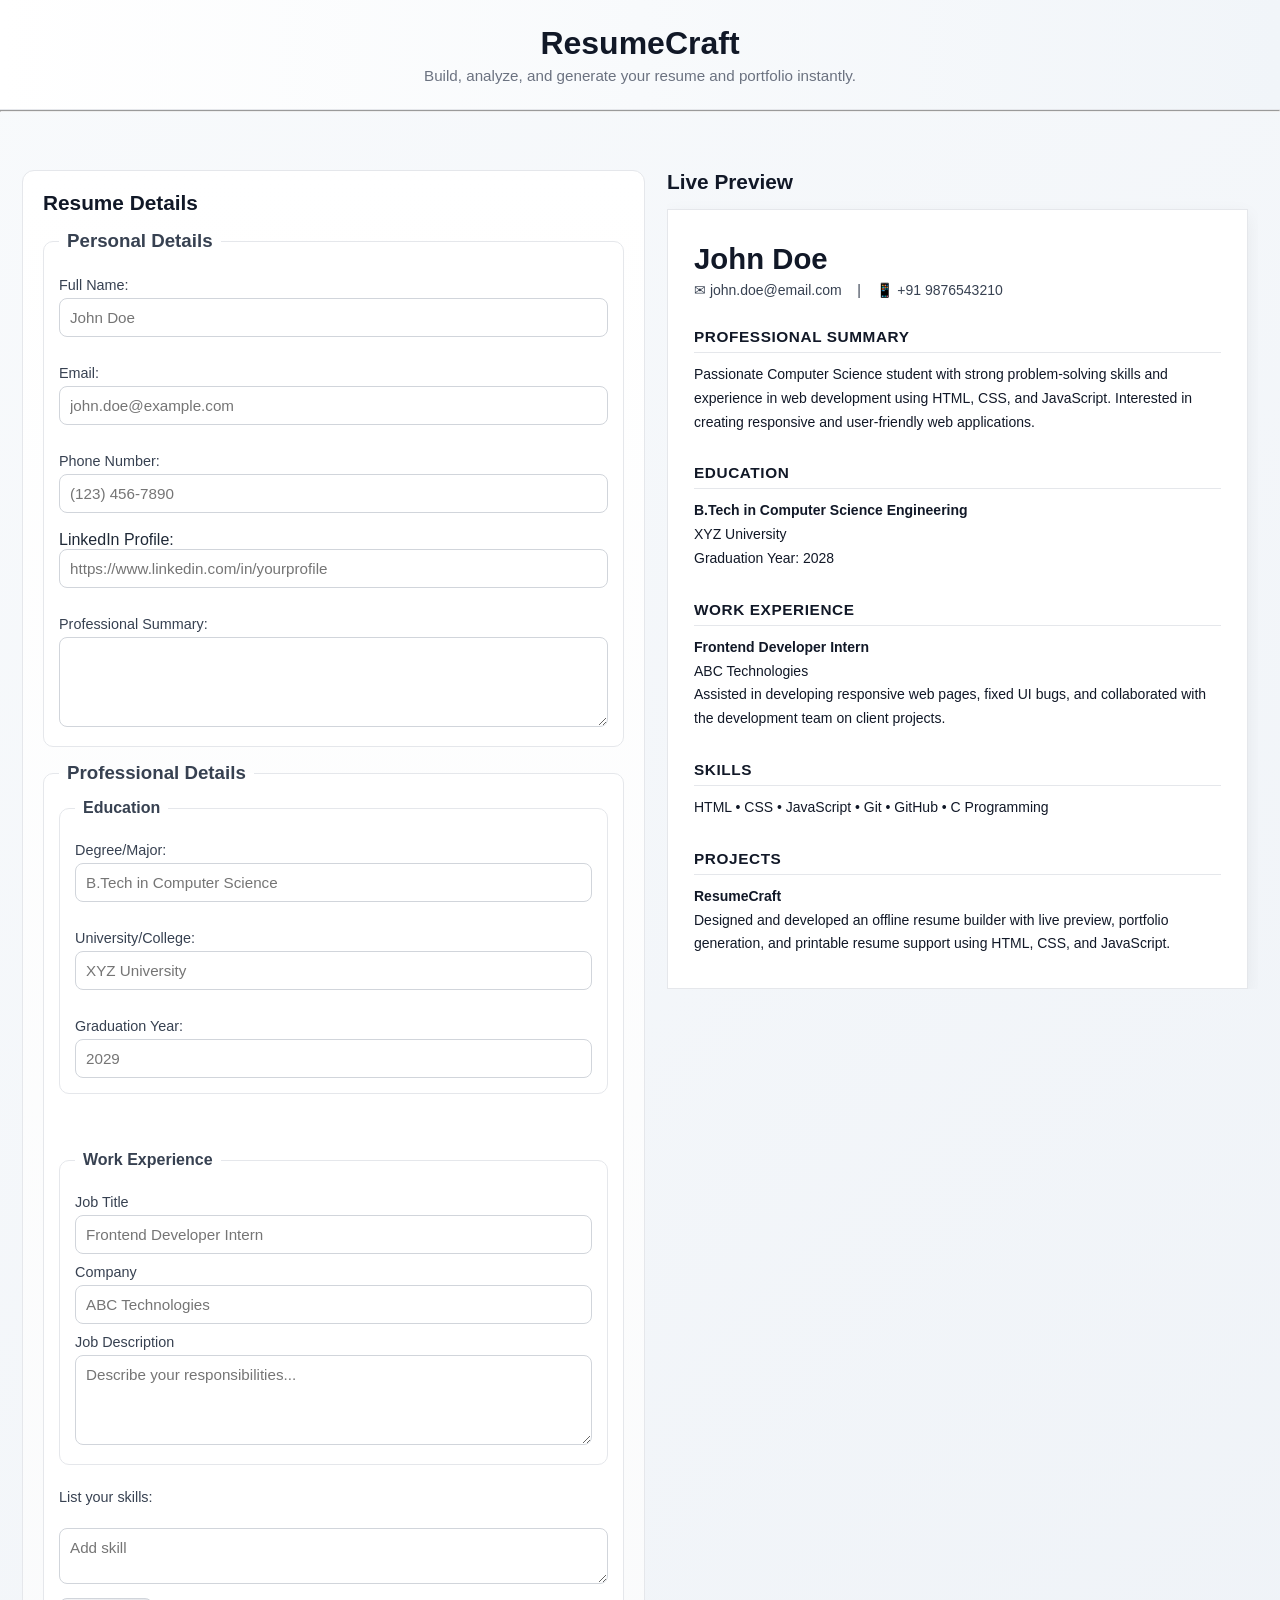
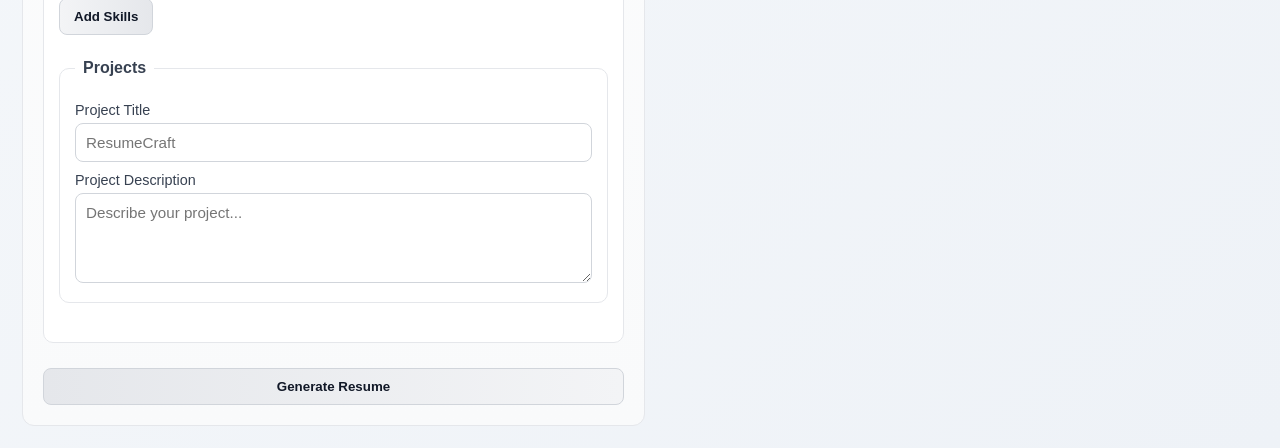
==== Resume Builder/index.html @ 1a45296c "Update index.html" ====
<!DOCTYPE html>
<html lang="en">

<head>
    <meta charset="UTF-8">
    <meta name="viewport" content="width=device-width, initial-scale=1.0">
    <title>ResumeCraft - Free Offline Resume Builder</title>

    <link rel="shortcut icon" href="assets/images/ResumeCraft.png" type="image/x-icon">
    <link rel="stylesheet" href="style.css">
</head>

<body>

    <header class="site-header">
        <div class="header-content">
            <h1 class="site-logo">ResumeCraft</h1>
            <p class="site-tagline">
                Build, analyze, and generate your resume and portfolio instantly.
            </p>
        </div>
    </header>

    <hr>
<br><br>
    <main>
        
        <section id="builder-section">
            <h2>Resume Details</h2>
            
            <form id="resume-form">
                
                <fieldset>
                    <legend><h3>Personal Details</h3></legend>
                    <label for="fullName">Full Name:</label> <!--Name   -->
                    <input type="text" id="fullName" name="fullName" placeholder="John Doe" required>
                    <br><br>
                    
                    <label for="email">Email:</label><!--Email   -->
                    <input type="email" id="email" name="email" placeholder="john.doe@example.com" required>
                    <br><br>

                    <label for="phone">Phone Number:</label><!--Phone   -->
                    <input type="tel" id="phone" name="phone" placeholder="(123) 456-7890">
                    <br><br>

                    <laber for="linkedin">LinkedIn Profile:</label><!--LinkedIn   -->
                    <input type="url" id="linkedin" name="linkedin" placeholder="https://www.linkedin.com/in/yourprofile">
                    <br><br>

                    <label for="summary">Professional Summary:</label><!--Summary   -->
                    <textarea id="summary" name="summary" rows="4" cols="50"></textarea>
                </fieldset>
                <fieldset>
                    <legend><h3>Professional Details</h3></legend>
                    <fieldset>
                    <legend>Education</legend>
                    <label for="degree">Degree/Major:</label>
                    <input type="text" id="degree" name="degree" placeholder="B.Tech in Computer Science">
                    <br><br>

                    <label for="university">University/College:</label>
                    <input type="text" id="university" name="university" placeholder="XYZ University">
                    <br><br>

                    <label for="gradYear">Graduation Year:</label>
                    <input type="number" id="gradYear" name="gradYear" placeholder="2029">
                    </fieldset>
                    <br>
                    <fieldset class="form-card">
                        <legend class="form-card-title">Work Experience</legend>

                        <div class="form-group">
                            <label class="form-label" for="jobTitle">Job Title</label>
                            <input class="form-input" type="text" id="jobTitle" name="jobTitle"
                                placeholder="Frontend Developer Intern">
                        </div>

                        <div class="form-group">
                            <label class="form-label" for="company">Company</label>
                            <input class="form-input" type="text" id="company" name="company"
                                placeholder="ABC Technologies">
                        </div>

                        <div class="form-group">
                            <label class="form-label" for="jobDesc">Job Description</label>
                            <textarea class="form-textarea" id="jobDesc" name="jobDesc" rows="4"
                                placeholder="Describe your responsibilities..."></textarea>
                        </div>

                    </fieldset>

                     <div class="form-group mt-2" id="we">
                    <!-- <legend>Skills</legend> -->
                    <label for="skills">List your skills:</label><br>
                    <textarea id="skills" class="form-control weField" name="skills" rows="2" cols="50" placeholder="Add skill"></textarea>
                    <div class="container text-center mt-2" id="weAddButton">
                     <button onclick="addField()" type="button" id="btn-addskills">Add Skills</button>  
                    </div>
                    
                </div>

                    <fieldset class="form-card">

                        <legend class="form-card-title">Projects</legend>

                        <div class="form-group">
                            <label class="form-label" for="projectTitle">Project Title</label>
                            <input class="form-input" type="text" id="projectTitle" name="projectTitle"
                                placeholder="ResumeCraft">
                        </div>

                        <div class="form-group">
                            <label class="form-label" for="projectDesc">Project Description</label>
                            <textarea class="form-textarea" id="projectDesc" name="projectDesc" rows="4"
                                placeholder="Describe your project..."></textarea>
                        </div>

                    
                    </fieldset>
                </fieldset>
            </form>

            <div class="button-group" id="controls">

                <button class="primary-button" type="button" id="btn-portfolio">
                    Generate Resume
                </button>

            </div>

        </section>

        <aside class="resume-preview-container" id="preview-section">

            <h2 class="section-title">Live Preview</h2>

            <div class="analysis-box" id="analysis-feedback"></div>

            <div class="resume-paper" id="resume-preview">

                <h3 class="resume-name" id="preview-name">
                    John Doe
                </h3>

                <p class="resume-contact" id="preview-contact">
                    &#9993; john.doe@email.com &nbsp;&nbsp; | &nbsp;&nbsp; &#128241; +91 9876543210
                </p>

                <h4 class="resume-section-title">Professional Summary</h4>

                <p class="resume-content" id="preview-summary">
                    Passionate Computer Science student with strong problem-solving skills and
                    experience in web development using HTML, CSS, and JavaScript. Interested
                    in creating responsive and user-friendly web applications.
                </p>

                <h4 class="resume-section-title">Education</h4>

                <p class="resume-content" id="preview-education">
                    <strong>B.Tech in Computer Science Engineering</strong><br>
                    XYZ University<br>
                    Graduation Year: 2028
                </p>

                <h4 class="resume-section-title">Work Experience</h4>

                <p class="resume-content" id="preview-experience">
                    <strong>Frontend Developer Intern</strong><br>
                    ABC Technologies<br>
                    Assisted in developing responsive web pages, fixed UI bugs, and collaborated
                    with the development team on client projects.
                </p>
              <h4 class="resume-section-title">Skills</h4>
                <p class="resume-content" id="preview-skills">
                    HTML • CSS • JavaScript • Git • GitHub • C Programming
                </p>
                <h4 class="resume-section-title">Projects</h4>

                <p class="resume-content" id="preview-projects">
                    <strong>ResumeCraft</strong><br>
                    Designed and developed an offline resume builder with live preview,
                    portfolio generation, and printable resume support using HTML, CSS,
                    and JavaScript.
                </p>
            </div>
        </aside>
    </main>
<script src="script.js"></script>
</body>

</html>
---- Resume Builder/style.css ----
* {
  margin: 0;
  padding: 0;
  box-sizing: border-box;
  font-family: Arial, Helvetica, sans-serif;
}

body {
  background: linear-gradient(135deg, #f8fafc, #eef2f7);
  color: #1f2937;
  min-height: 100vh;
  overflow-x: hidden;
}

.site-header {
  background: linear-gradient(90deg, #ffffff, #f1f5f9);
  border-bottom: 1px solid #e5e7eb;
  padding: 25px 15px;
  text-align: center;
}

.site-logo {
  font-size: 2rem;
  font-weight: 700;
  color: #111827;
}

.site-tagline {
  font-size: 0.95rem;
  color: #6b7280;
  margin-top: 5px;
}

main {
  display: flex;
  gap: 22px;
  padding: 22px;
  align-items: flex-start;
  min-height: 100vh;
}

#builder-section {
  flex: 1;
  background: linear-gradient(180deg, #ffffff, #f9fafb);
  border: 1px solid #e5e7eb;
  border-radius: 12px;
  padding: 20px;
}

h2 {
  font-size: 1.3rem;
  margin-bottom: 15px;
  color: #111827;
}

fieldset {
  border: 1px solid #e5e7eb;
  border-radius: 10px;
  padding: 15px;
  margin-bottom: 15px;
  background: #ffffff;
}

legend {
  font-weight: 600;
  color: #374151;
  padding: 0 8px;
}

label {
  display: block;
  margin-top: 10px;
  margin-bottom: 5px;
  font-size: 0.9rem;
  color: #374151;
}

input,
textarea {
  width: 100%;
  padding: 10px;
  border: 1px solid #d1d5db;
  border-radius: 8px;
  outline: none;
  background: #ffffff;
  font-size: 0.95rem;
  color: #111827;
  resize: vertical;
}

.form-card {
  margin: 1.5rem 0;
}

input:focus,
textarea:focus {
  border-color: #9ca3af;
  box-shadow: 0 0 0 3px rgba(156, 163, 175, 0.2);
}

button {
  cursor: pointer;
  border: none;
  padding: 10px 14px;
  border-radius: 8px;
  font-weight: 600;
  transition: 0.2s ease;
}

#btn-addskills {
  background: linear-gradient(90deg, #f3f4f6, #e5e7eb);
  color: #111827;
  border: 1px solid #d1d5db;
}

#btn-addskills:hover {
  background: #e5e7eb;
}

.primary-button {
  width: 100%;
  margin-top: 10px;
  background: linear-gradient(90deg, #e5e7eb, #f3f4f6);
  border: 1px solid #d1d5db;
  color: #111827;
}

.primary-button:hover {
  background: #e5e7eb;
}

.mt-2 {
  margin-top: 10px;
}

.resume-preview-container {
  flex: 1;
  position: sticky;
  top: 20px;
  max-height: 92vh;
  display: flex;
  flex-direction: column;
  overflow-y: auto;
  overflow-x: hidden;
  padding-right: 10px;
  scroll-behavior: smooth;
}

.analysis-box {
  background: #ffffff;
  border: 1px solid #e5e7eb;
  border-radius: 8px;
  padding: 10px;
  margin-bottom: 10px;
  color: #374151;
  display: none;
}

.resume-paper * {
  max-width: 100%;
  word-wrap: break-word;
}

.resume-paper {
  width: 100%;
  max-width: 100%;
  margin: 0;
  padding: 32px 26px;
  background: #ffffff;
  color: #111827;
  border: 1px solid #e5e7eb;
  box-shadow: 0 6px 18px rgba(0, 0, 0, 0.06);
  text-align: left;
  box-sizing: border-box;
}

.resume-paper p {
  margin: 0;
}

.resume-paper strong {
  font-weight: 700;
}

.resume-preview-container::-webkit-scrollbar {
  width: 10px;
}

.resume-preview-container::-webkit-scrollbar-track {
  background: #f1f5f9;
}

.resume-preview-container::-webkit-scrollbar-thumb {
  background: #cbd5e1;
  border-radius: 10px;
}

.resume-preview-container::-webkit-scrollbar-thumb:hover {
  background: #94a3b8;
}

.resume-name {
  font-size: 22pt;
  font-weight: 700;
  margin-bottom: 6px;
}

.resume-contact {
  font-size: 10.5pt;
  color: #374151;
  margin-bottom: 18px;
}

.resume-section-title {
  font-size: 11.5pt;
  font-weight: 700;
  margin-top: 30px;
  margin-bottom: 10px;
  text-transform: uppercase;
  letter-spacing: 0.6px;
  border-bottom: 1px solid #e5e7eb;
  padding-bottom: 6px;
}

.resume-content {
  font-size: 10.5pt;
  line-height: 1.7;
  margin-bottom: 16px;
}

@media(max-width:900px) {
  main {
    flex-direction: column;
  }

  .resume-preview-container {
    position: relative;
    height: auto;
  }

  .resume-paper {
    height: 600px;
  }
}
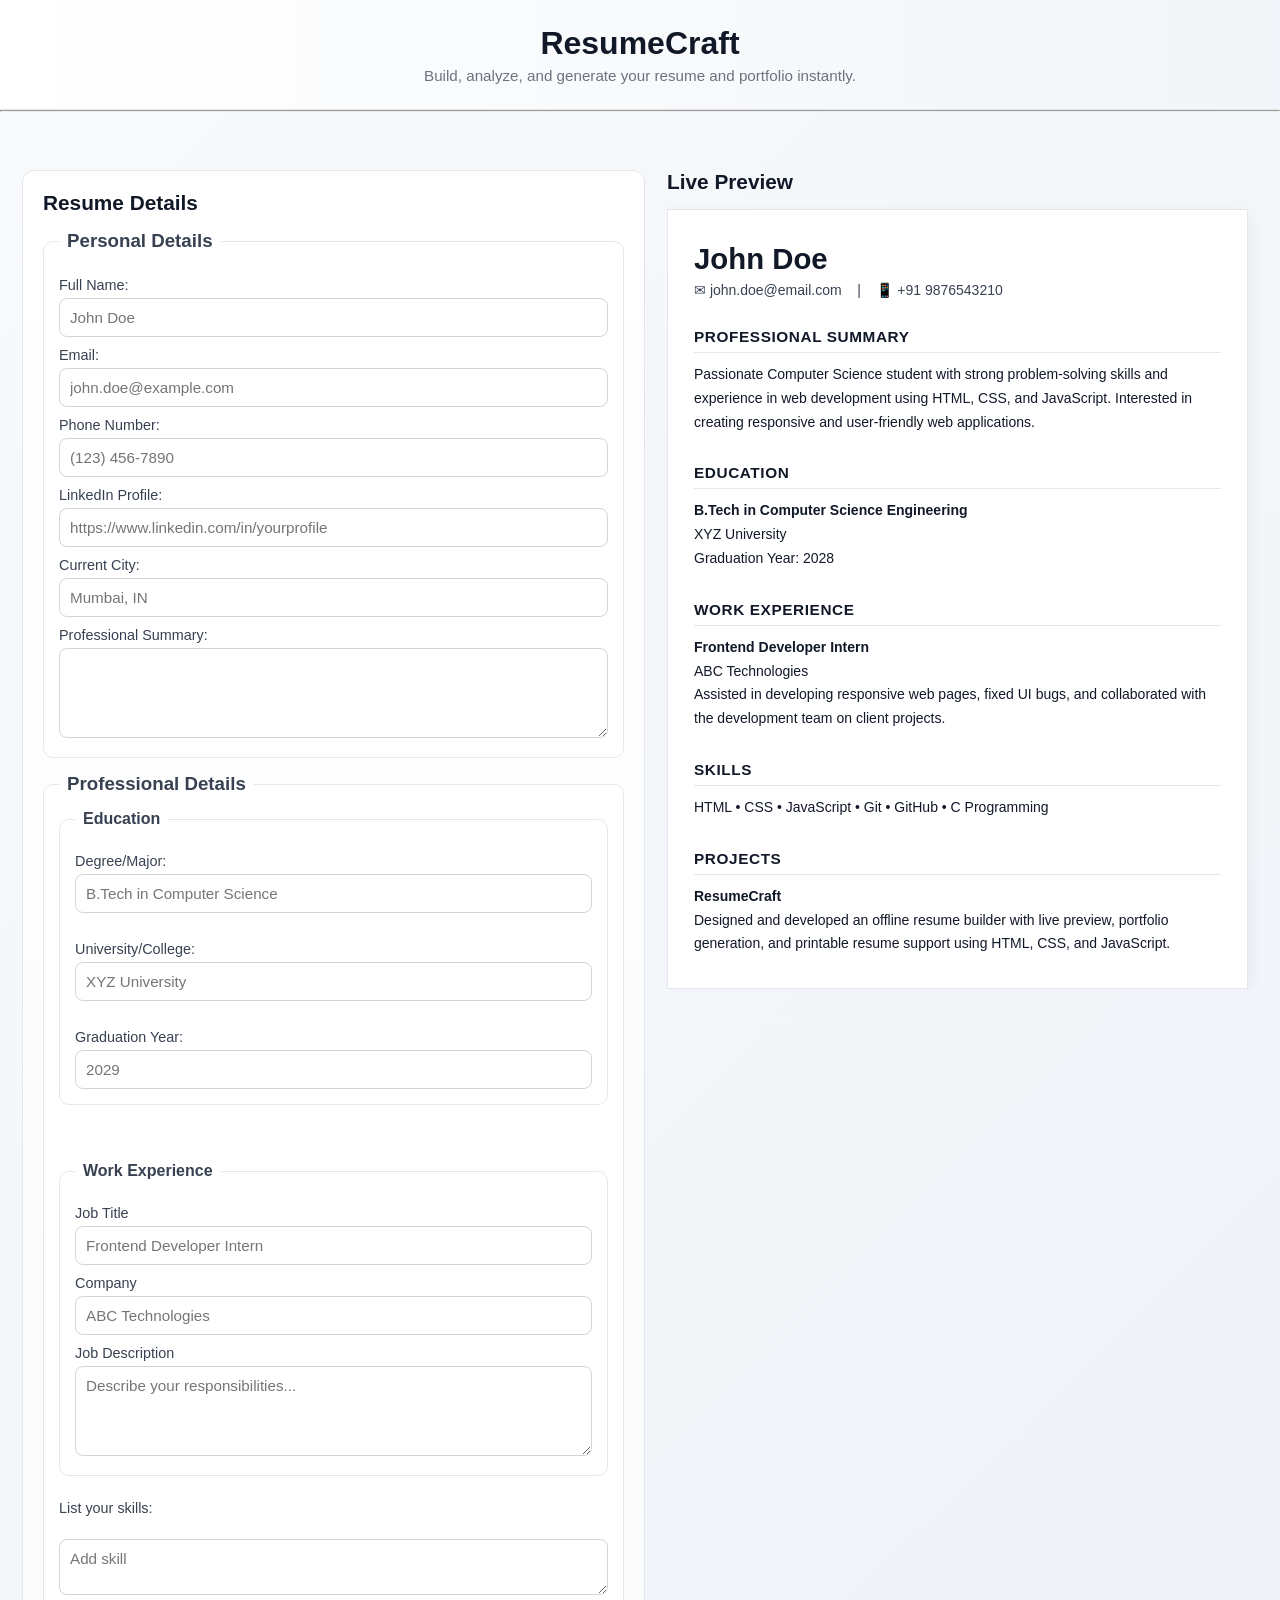
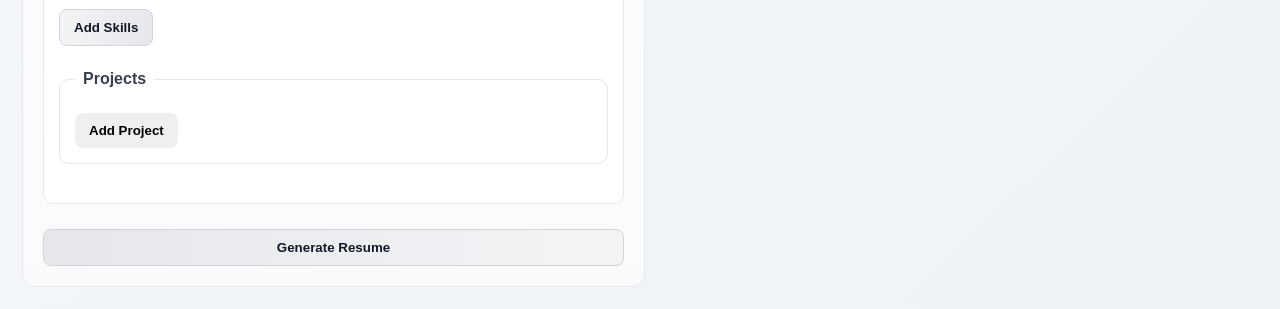
==== commit 7438cd81: "Update index.html" ====
--- a/Resume Builder/index.html
+++ b/Resume Builder/index.html
@@ -34,19 +34,23 @@
                     <legend><h3>Personal Details</h3></legend>
                     <label for="fullName">Full Name:</label> <!--Name   -->
                     <input type="text" id="fullName" name="fullName" placeholder="John Doe" required>
-                    <br><br>
+                    <br>
                     
                     <label for="email">Email:</label><!--Email   -->
                     <input type="email" id="email" name="email" placeholder="john.doe@example.com" required>
-                    <br><br>
+                    <br>
 
                     <label for="phone">Phone Number:</label><!--Phone   -->
                     <input type="tel" id="phone" name="phone" placeholder="(123) 456-7890">
-                    <br><br>
+                    <br>
 
-                    <laber for="linkedin">LinkedIn Profile:</label><!--LinkedIn   -->
+                    <label for="linkedin">LinkedIn Profile:</label><!--LinkedIn   -->
                     <input type="url" id="linkedin" name="linkedin" placeholder="https://www.linkedin.com/in/yourprofile">
-                    <br><br>
+                    <br>
+
+                    <label for="address">Current City:</label><!--Address   -->
+                    <input type="text" id="address" name="address" placeholder="Mumbai, IN">
+                    <br>
 
                     <label for="summary">Professional Summary:</label><!--Summary   -->
                     <textarea id="summary" name="summary" rows="4" cols="50"></textarea>
@@ -104,16 +108,8 @@
 
                         <legend class="form-card-title">Projects</legend>
 
-                        <div class="form-group">
-                            <label class="form-label" for="projectTitle">Project Title</label>
-                            <input class="form-input" type="text" id="projectTitle" name="projectTitle"
-                                placeholder="ResumeCraft">
-                        </div>
-
-                        <div class="form-group">
-                            <label class="form-label" for="projectDesc">Project Description</label>
-                            <textarea class="form-textarea" id="projectDesc" name="projectDesc" rows="4"
-                                placeholder="Describe your project..."></textarea>
+                        <div class="container text-center mt-2" id="weAddButton">
+                        <button type="button" id="btn-addprojects">Add Project</button>  
                         </div>
 
                     
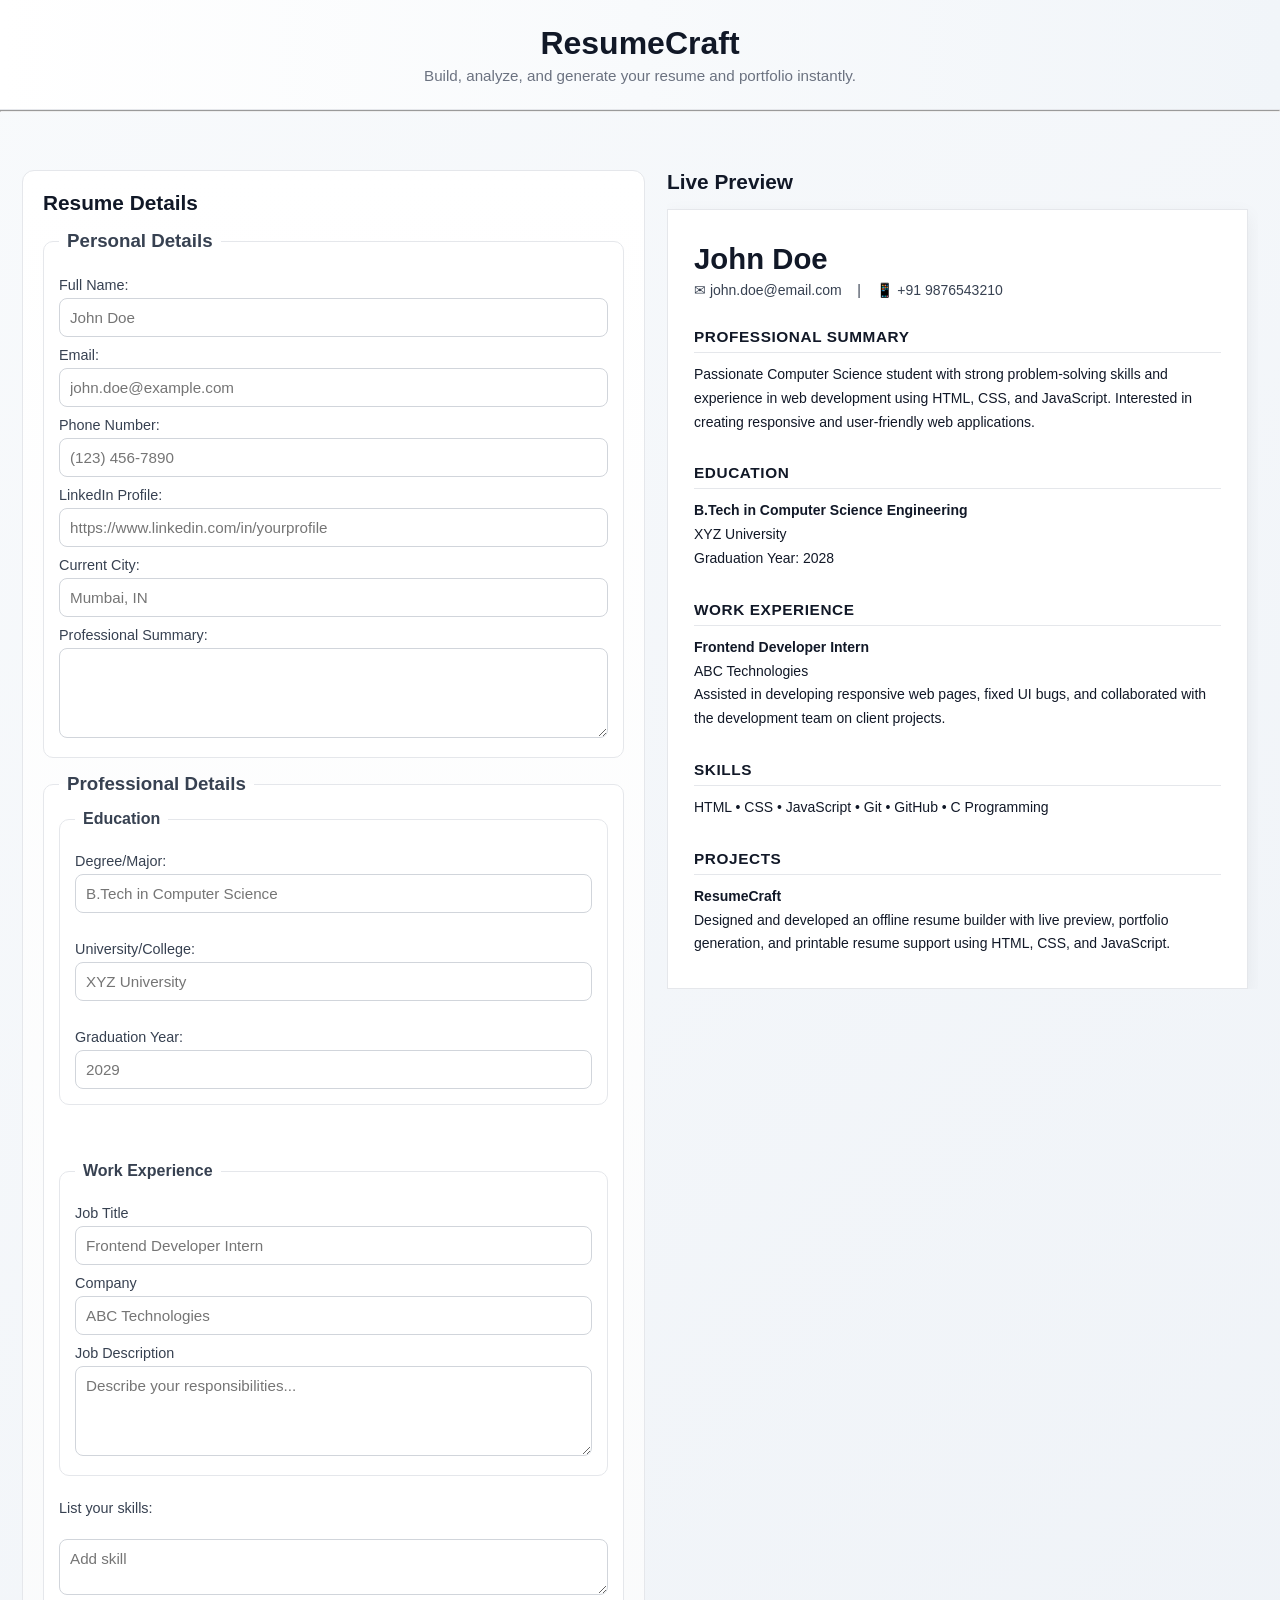
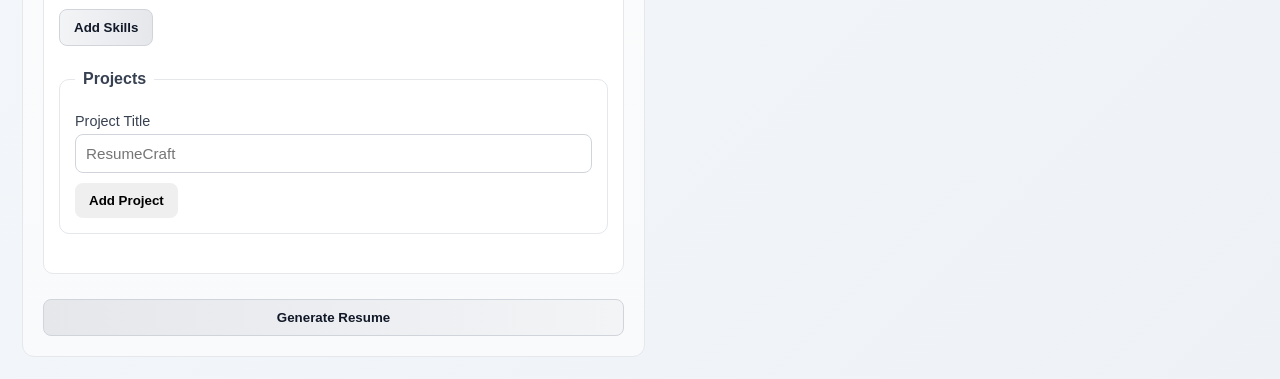
==== commit 024ad878: "Update index.html" ====
--- a/Resume Builder/index.html
+++ b/Resume Builder/index.html
@@ -108,9 +108,15 @@
 
                         <legend class="form-card-title">Projects</legend>
 
-                        <div class="container text-center mt-2" id="weAddButton">
-                        <button type="button" id="btn-addprojects">Add Project</button>  
+                        <div class="form-group">
+                            <label class="form-label" for="projectTitle">Project Title</label>
+                            <input class="form-input" type="text" id="projectTitle" name="projectTitle"
+                                placeholder="ResumeCraft">
                         </div>
+
+                       <div class="container text-center mt-2" id="weAddButton">
+                     <button  type="button" id="btn-addproject">Add Project</button>  
+                    </div>
 
                     
                     </fieldset>
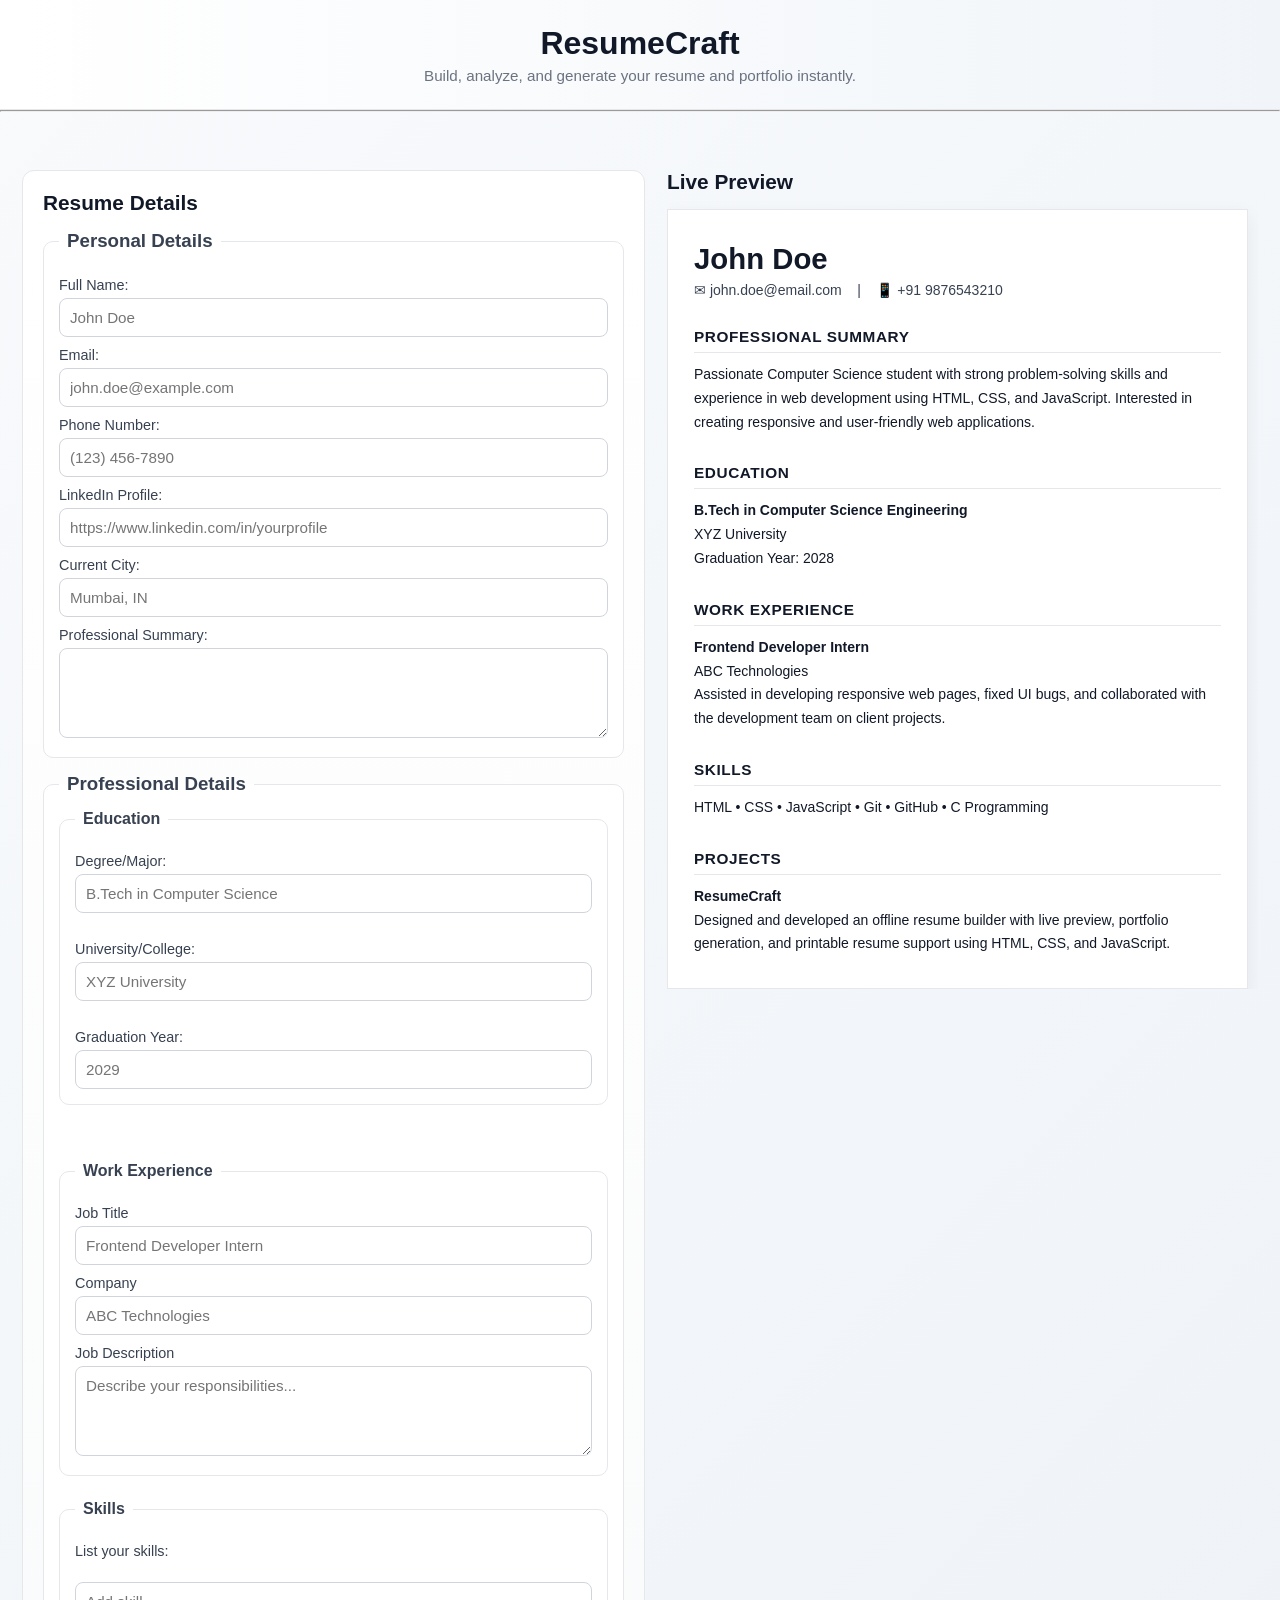
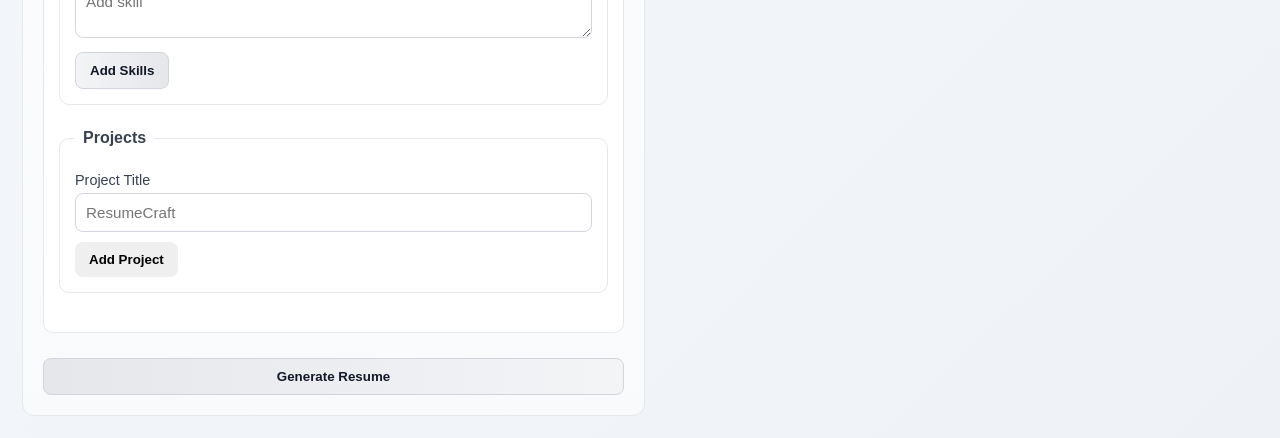
==== commit c0ccb298: "Update index.html" ====
--- a/Resume Builder/index.html
+++ b/Resume Builder/index.html
@@ -95,7 +95,8 @@
                     </fieldset>
 
                      <div class="form-group mt-2" id="we">
-                    <!-- <legend>Skills</legend> -->
+                    <fieldset class="form-card">
+                    <legend class="form-card-title">Skills</legend>
                     <label for="skills">List your skills:</label><br>
                     <textarea id="skills" class="form-control weField" name="skills" rows="2" cols="50" placeholder="Add skill"></textarea>
                     <div class="container text-center mt-2" id="weAddButton">
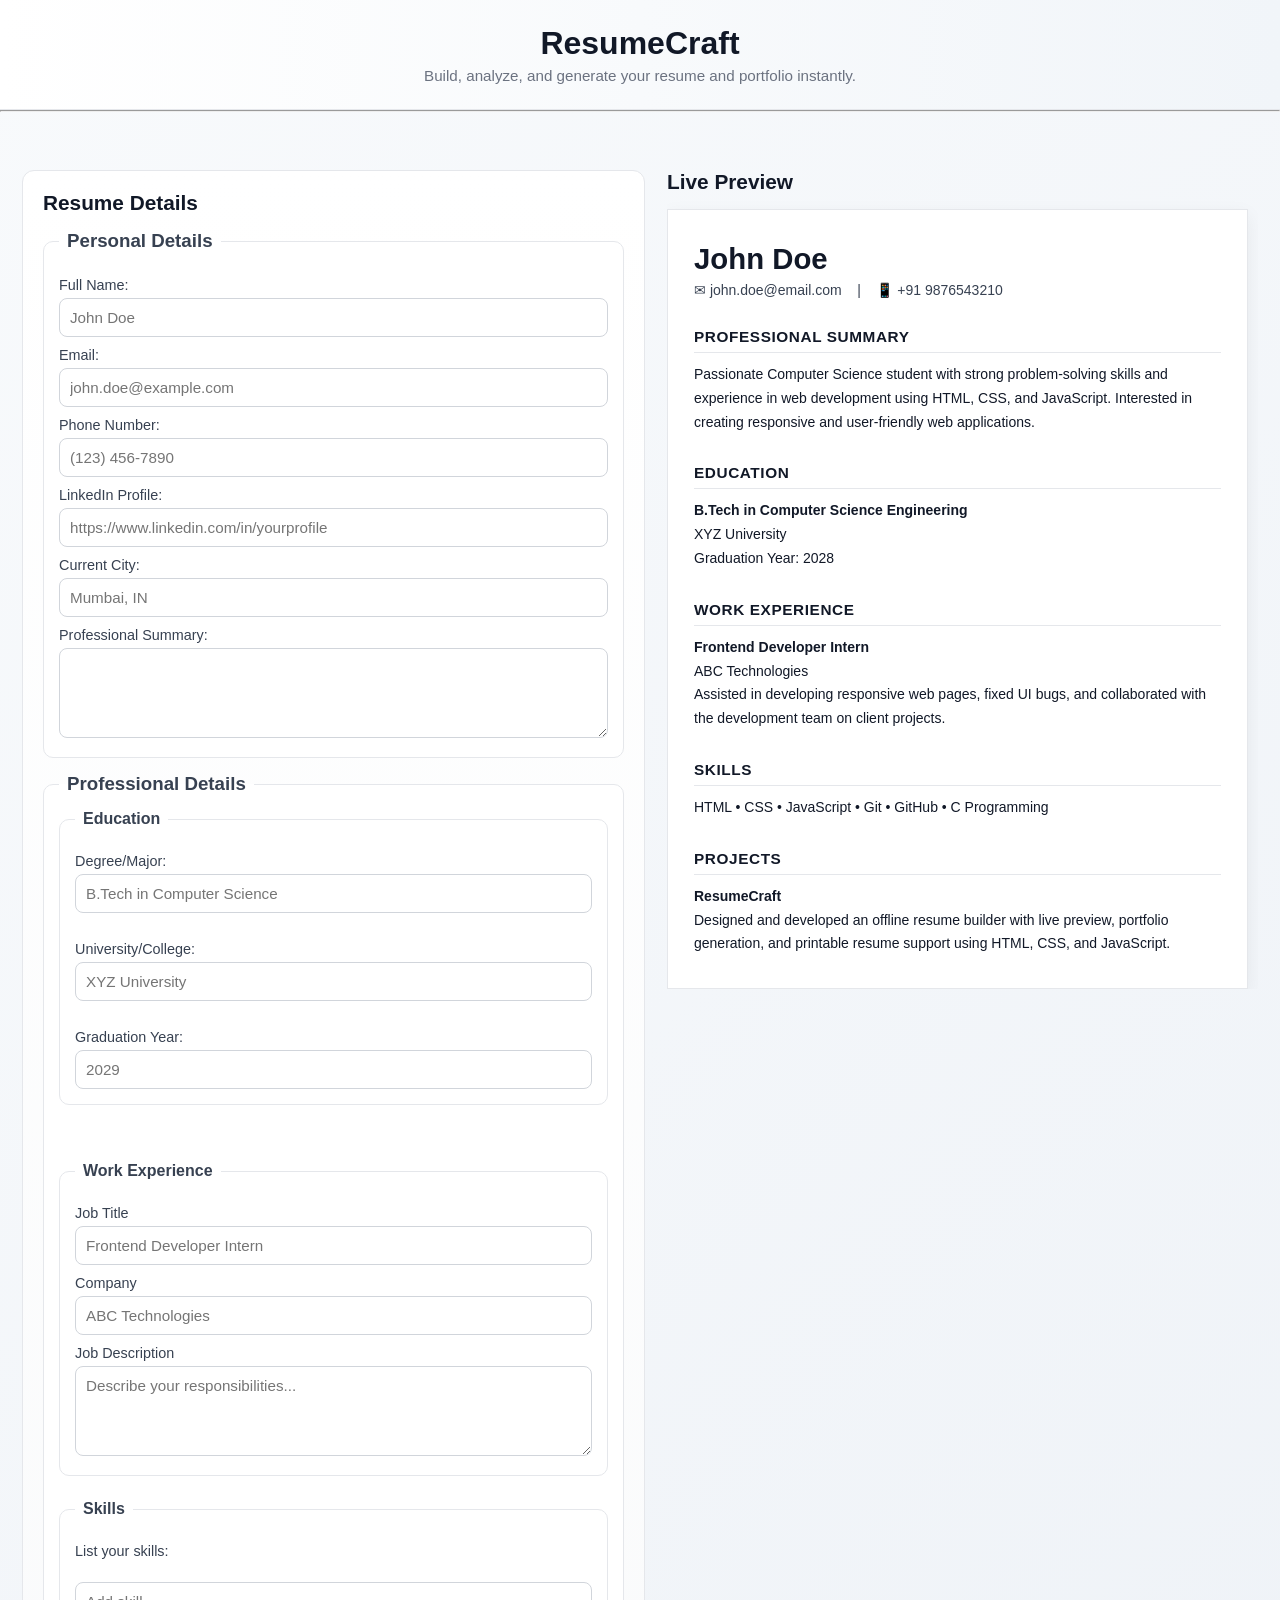
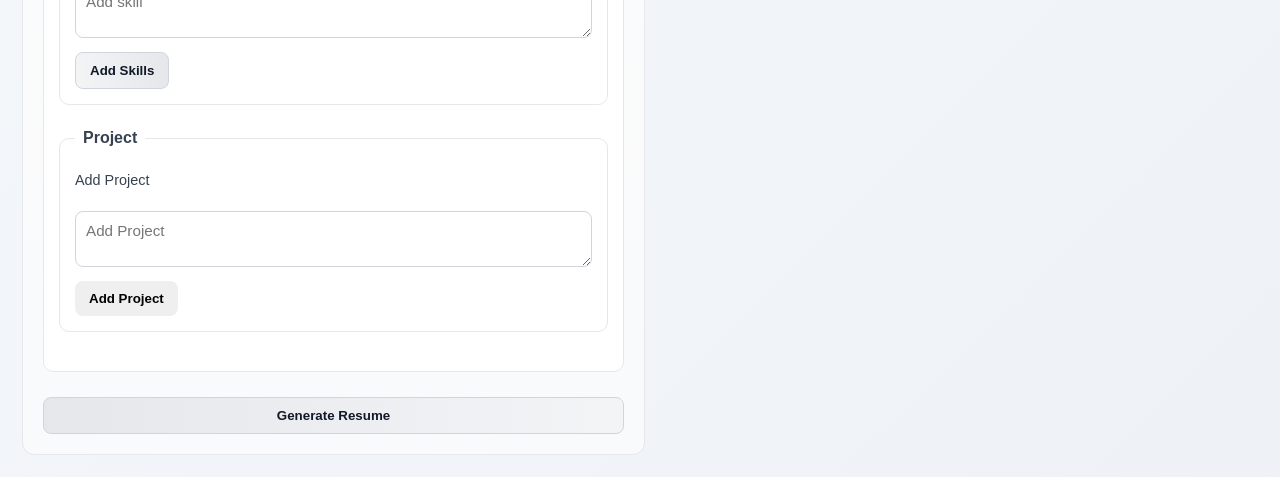
==== commit 50439c60: "added add  project button" ====
--- a/Resume Builder/index.html
+++ b/Resume Builder/index.html
@@ -102,25 +102,19 @@
                     <div class="container text-center mt-2" id="weAddButton">
                      <button onclick="addField()" type="button" id="btn-addskills">Add Skills</button>  
                     </div>
-                    
+                   </fieldset> 
                 </div>
 
+                           <div class="form-group mt-2" id="weProject">
                     <fieldset class="form-card">
-
-                        <legend class="form-card-title">Projects</legend>
-
-                        <div class="form-group">
-                            <label class="form-label" for="projectTitle">Project Title</label>
-                            <input class="form-input" type="text" id="projectTitle" name="projectTitle"
-                                placeholder="ResumeCraft">
-                        </div>
-
-                       <div class="container text-center mt-2" id="weAddButton">
-                     <button  type="button" id="btn-addproject">Add Project</button>  
+                    <legend class="form-card-title">Project</legend>
+                    <label for="project">Add Project</label><br>
+                    <textarea id="project" class="form-control weProject" name="project" rows="2" cols="50" placeholder="Add Project"></textarea>
+                    <div class="container text-center mt-2" id="weAddButtonProject">
+                     <button onclick="addFieldProject()" type="button" id="btn-addProject">Add Project</button>  
                     </div>
-
-                    
                     </fieldset>
+                </div>
                 </fieldset>
             </form>
 
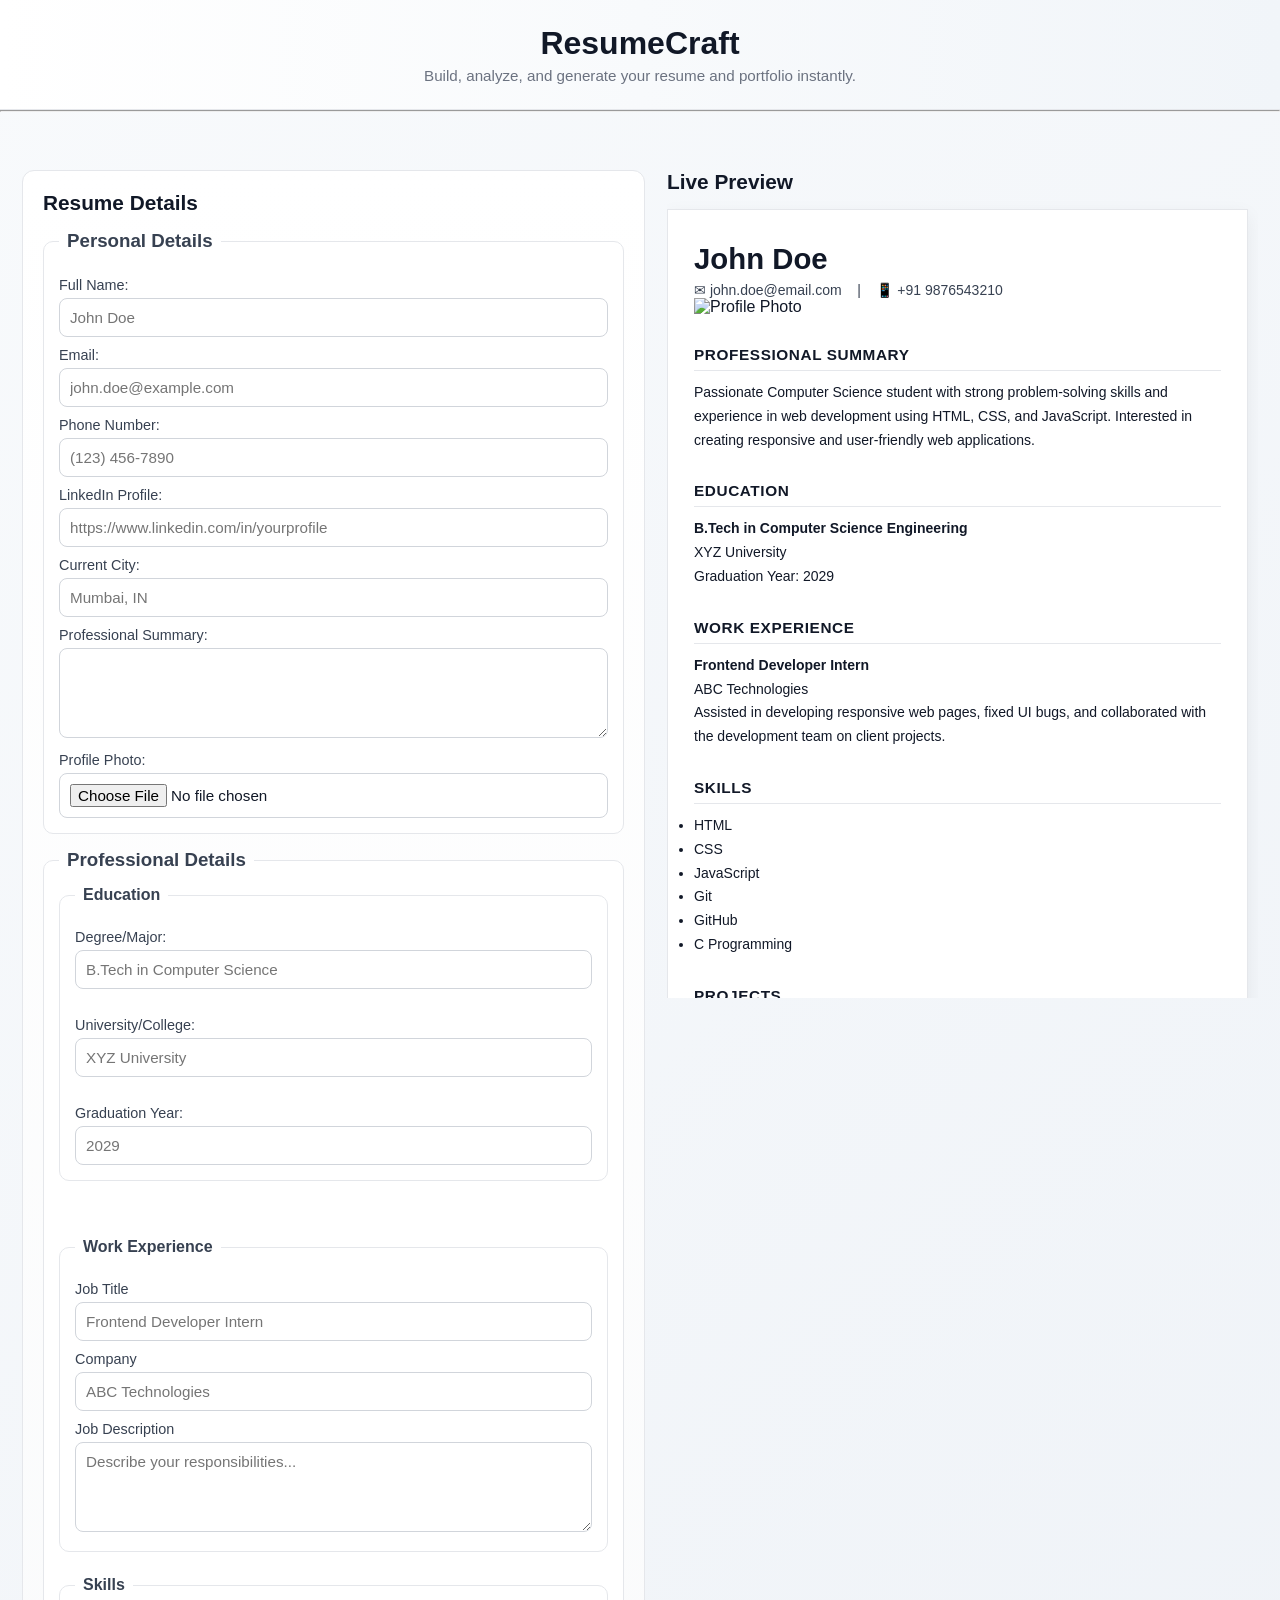
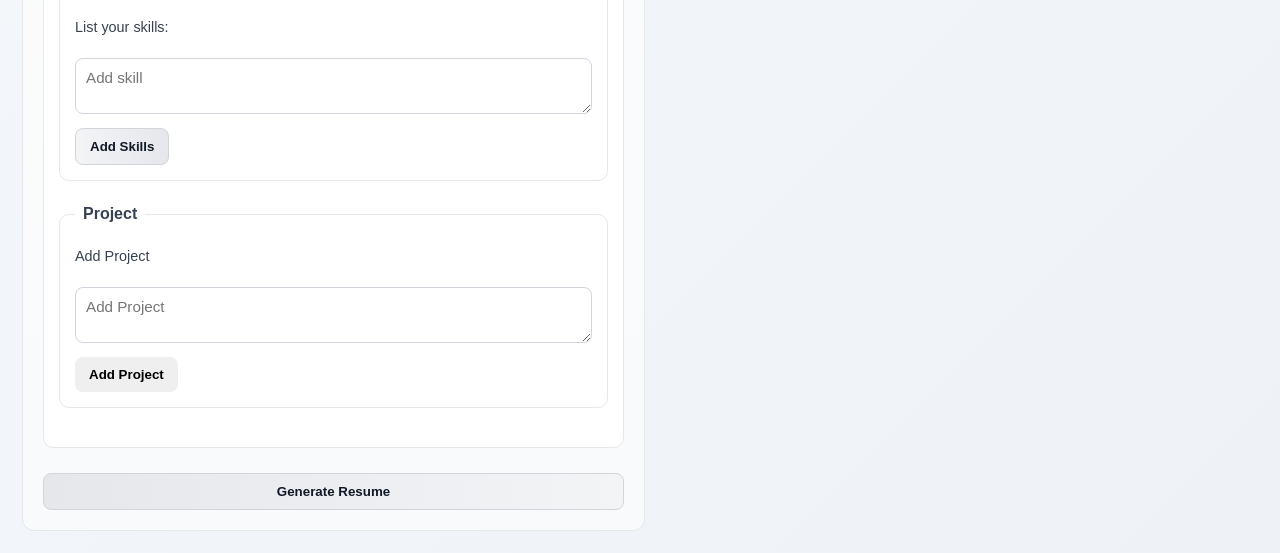
==== commit ccd285e6: "Enhance resume builder with profile photo upload Added profile photo upload feature and updated resu" ====
--- a/Resume Builder/index.html
+++ b/Resume Builder/index.html
@@ -22,20 +22,22 @@
     </header>
 
     <hr>
-<br><br>
+    <br><br>
     <main>
-        
+
         <section id="builder-section">
             <h2>Resume Details</h2>
-            
+
             <form id="resume-form">
-                
+
                 <fieldset>
-                    <legend><h3>Personal Details</h3></legend>
+                    <legend>
+                        <h3>Personal Details</h3>
+                    </legend>
                     <label for="fullName">Full Name:</label> <!--Name   -->
                     <input type="text" id="fullName" name="fullName" placeholder="John Doe" required>
                     <br>
-                    
+
                     <label for="email">Email:</label><!--Email   -->
                     <input type="email" id="email" name="email" placeholder="john.doe@example.com" required>
                     <br>
@@ -45,7 +47,8 @@
                     <br>
 
                     <label for="linkedin">LinkedIn Profile:</label><!--LinkedIn   -->
-                    <input type="url" id="linkedin" name="linkedin" placeholder="https://www.linkedin.com/in/yourprofile">
+                    <input type="url" id="linkedin" name="linkedin"
+                        placeholder="https://www.linkedin.com/in/yourprofile">
                     <br>
 
                     <label for="address">Current City:</label><!--Address   -->
@@ -54,21 +57,26 @@
 
                     <label for="summary">Professional Summary:</label><!--Summary   -->
                     <textarea id="summary" name="summary" rows="4" cols="50"></textarea>
+
+                    <label for="profilePic">Profile Photo:</label>
+                    <input type="file" id="profilePic" accept="image/*">
                 </fieldset>
                 <fieldset>
-                    <legend><h3>Professional Details</h3></legend>
+                    <legend>
+                        <h3>Professional Details</h3>
+                    </legend>
                     <fieldset>
-                    <legend>Education</legend>
-                    <label for="degree">Degree/Major:</label>
-                    <input type="text" id="degree" name="degree" placeholder="B.Tech in Computer Science">
-                    <br><br>
-
-                    <label for="university">University/College:</label>
-                    <input type="text" id="university" name="university" placeholder="XYZ University">
-                    <br><br>
-
-                    <label for="gradYear">Graduation Year:</label>
-                    <input type="number" id="gradYear" name="gradYear" placeholder="2029">
+                        <legend>Education</legend>
+                        <label for="degree">Degree/Major:</label>
+                        <input type="text" id="degree" name="degree" placeholder="B.Tech in Computer Science">
+                        <br><br>
+
+                        <label for="university">University/College:</label>
+                        <input type="text" id="university" name="university" placeholder="XYZ University">
+                        <br><br>
+
+                        <label for="gradYear">Graduation Year:</label>
+                        <input type="number" id="gradYear" name="gradYear" placeholder="2029">
                     </fieldset>
                     <br>
                     <fieldset class="form-card">
@@ -94,27 +102,30 @@
 
                     </fieldset>
 
-                     <div class="form-group mt-2" id="we">
-                    <fieldset class="form-card">
-                    <legend class="form-card-title">Skills</legend>
-                    <label for="skills">List your skills:</label><br>
-                    <textarea id="skills" class="form-control weField" name="skills" rows="2" cols="50" placeholder="Add skill"></textarea>
-                    <div class="container text-center mt-2" id="weAddButton">
-                     <button onclick="addField()" type="button" id="btn-addskills">Add Skills</button>  
-                    </div>
-                   </fieldset> 
-                </div>
-
-                           <div class="form-group mt-2" id="weProject">
-                    <fieldset class="form-card">
-                    <legend class="form-card-title">Project</legend>
-                    <label for="project">Add Project</label><br>
-                    <textarea id="project" class="form-control weProject" name="project" rows="2" cols="50" placeholder="Add Project"></textarea>
-                    <div class="container text-center mt-2" id="weAddButtonProject">
-                     <button onclick="addFieldProject()" type="button" id="btn-addProject">Add Project</button>  
-                    </div>
-                    </fieldset>
-                </div>
+                    <div class="form-group mt-2" id="we">
+                        <fieldset class="form-card">
+                            <legend class="form-card-title">Skills</legend>
+                            <label for="skills">List your skills:</label><br>
+                            <textarea id="skills" class="form-control weField" name="skills" rows="2" cols="50"
+                                placeholder="Add skill"></textarea>
+                            <div class="container text-center mt-2" id="weAddButton">
+                                <button onclick="addField()" type="button" id="btn-addskills">Add Skills</button>
+                            </div>
+                        </fieldset>
+                    </div>
+
+                    <div class="form-group mt-2" id="weProject">
+                        <fieldset class="form-card">
+                            <legend class="form-card-title">Project</legend>
+                            <label for="project">Add Project</label><br>
+                            <textarea id="project" class="form-control weProject" name="project" rows="2" cols="50"
+                                placeholder="Add Project"></textarea>
+                            <div class="container text-center mt-2" id="weAddButtonProject">
+                                <button onclick="addFieldProject()" type="button" id="btn-addProject">Add
+                                    Project</button>
+                            </div>
+                        </fieldset>
+                    </div>
                 </fieldset>
             </form>
 
@@ -135,14 +146,22 @@
             <div class="analysis-box" id="analysis-feedback"></div>
 
             <div class="resume-paper" id="resume-preview">
-
-                <h3 class="resume-name" id="preview-name">
-                    John Doe
-                </h3>
-
-                <p class="resume-contact" id="preview-contact">
-                    &#9993; john.doe@email.com &nbsp;&nbsp; | &nbsp;&nbsp; &#128241; +91 9876543210
-                </p>
+                <div class="resume-header">
+
+                    <div class="resume-header-left">
+                        <h3 class="resume-name" id="preview-name">John Doe</h3>
+
+                        <p class="resume-contact" id="preview-contact">
+                            &#9993; john.doe@email.com &nbsp;&nbsp; | &nbsp;&nbsp; &#128241; +91 9876543210
+                        </p>
+                    </div>
+
+                    <div class="resume-header-right">
+                        <img src="assets/images/profile-img.jpeg" alt="Profile Photo" class="profile-image"
+                            id="preview-image">
+                    </div>
+
+                </div>
 
                 <h4 class="resume-section-title">Professional Summary</h4>
 
@@ -157,7 +176,7 @@
                 <p class="resume-content" id="preview-education">
                     <strong>B.Tech in Computer Science Engineering</strong><br>
                     XYZ University<br>
-                    Graduation Year: 2028
+                    Graduation Year: 2029
                 </p>
 
                 <h4 class="resume-section-title">Work Experience</h4>
@@ -168,10 +187,17 @@
                     Assisted in developing responsive web pages, fixed UI bugs, and collaborated
                     with the development team on client projects.
                 </p>
-              <h4 class="resume-section-title">Skills</h4>
-                <p class="resume-content" id="preview-skills">
-                    HTML • CSS • JavaScript • Git • GitHub • C Programming
-                </p>
+                <h4 class="resume-section-title">Skills</h4>
+                <div class="resume-content" id="preview-skills">
+                    <ul>
+                        <li>HTML</li>
+                        <li>CSS</li>
+                        <li>JavaScript</li>
+                        <li>Git</li>
+                        <li>GitHub</li>
+                        <li>C Programming</li>
+                    </ul>
+                </div>
                 <h4 class="resume-section-title">Projects</h4>
 
                 <p class="resume-content" id="preview-projects">
@@ -183,7 +209,7 @@
             </div>
         </aside>
     </main>
-<script src="script.js"></script>
+    <script src="script.js"></script>
 </body>
 
 </html>
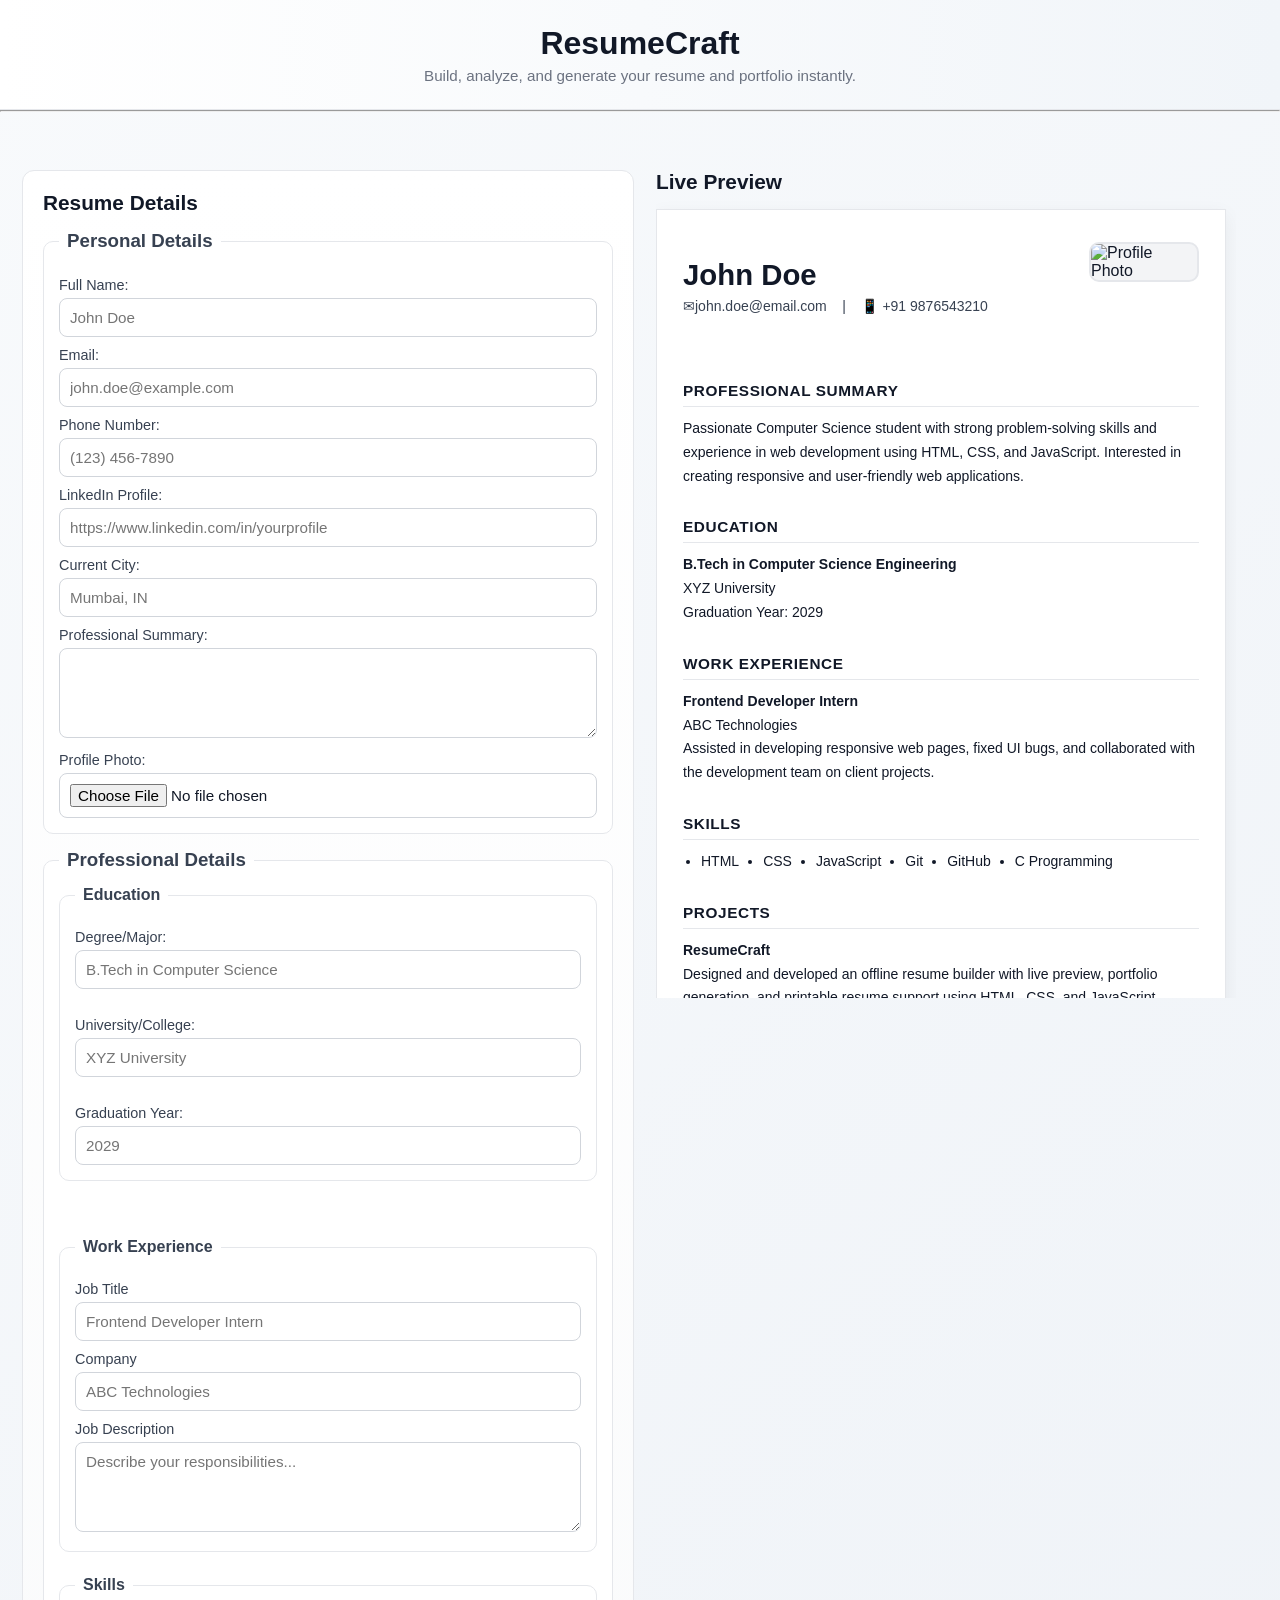
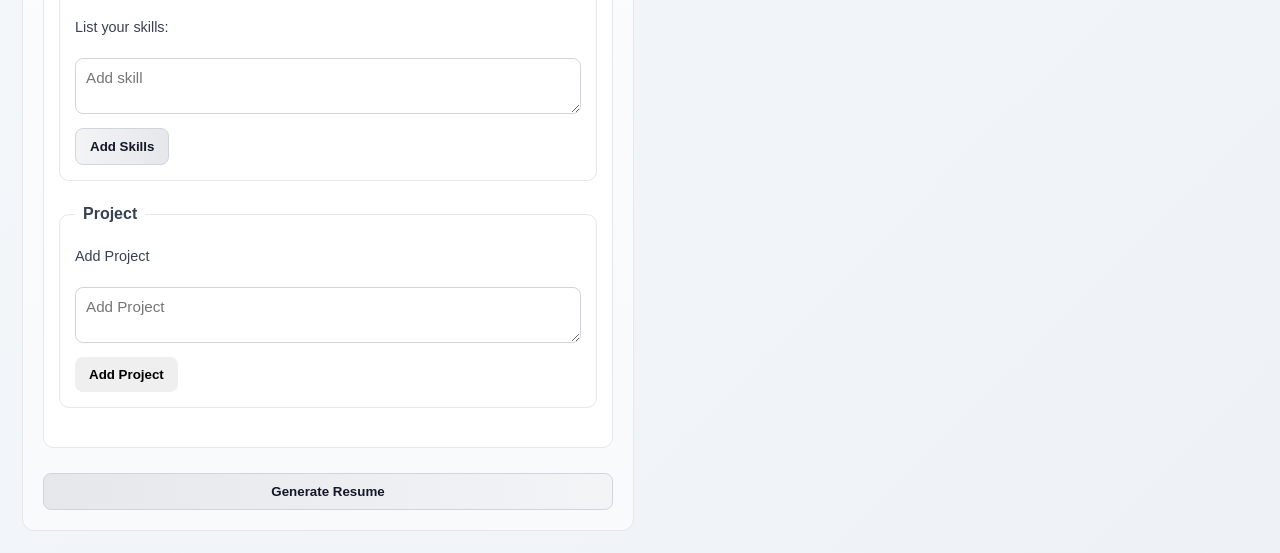
==== commit 41d0f15e: "Update index.html" ====
--- a/Resume Builder/index.html
+++ b/Resume Builder/index.html
@@ -131,10 +131,12 @@
 
             <div class="button-group" id="controls">
 
-                <button class="primary-button" type="button" id="btn-portfolio">
+                <button onclick="generateResume()" class="primary-button" type="button" id="btn-portfolio">
                     Generate Resume
                 </button>
-
+              <!-- <button onclick="printCV()" class="primary-button" type="button" id="printBtn">
+        Print Resume
+    </button> -->
             </div>
 
         </section>
@@ -152,7 +154,7 @@
                         <h3 class="resume-name" id="preview-name">John Doe</h3>
 
                         <p class="resume-contact" id="preview-contact">
-                            &#9993; john.doe@email.com &nbsp;&nbsp; | &nbsp;&nbsp; &#128241; +91 9876543210
+                            &#9993;<span id="preview-email">john.doe@email.com</span> &nbsp;&nbsp; | &nbsp;&nbsp; &#128241; <span id="preview-phone">+91 9876543210</span>
                         </p>
                     </div>
 
@@ -208,6 +210,11 @@
                 </p>
             </div>
         </aside>
+        <div class="button-group">
+    <button id="printBtn" onclick="printCV()" style="display:none;">
+        Print Resume
+    </button>
+</div>
     </main>
     <script src="script.js"></script>
 </body>
--- a/Resume Builder/style.css
+++ b/Resume Builder/style.css
@@ -211,6 +211,33 @@
   margin-bottom: 18px;
 }
 
+.resume-header {
+  display: flex;
+  justify-content: space-between;
+  align-items: flex-start;
+  gap: 15px;
+  margin-bottom: 18px;
+}
+
+.resume-header-left {
+  flex: 1;
+  margin-top: 1rem;
+}
+
+.resume-header-right {
+  width: 110px;
+  height: 110px;
+  flex-shrink: 0;
+}
+
+.profile-image {
+  width: 110px;
+  height: auto;
+  border-radius: 10px;
+  border: 2px solid #e5e7eb;
+  background: #f3f4f6;
+}
+
 .resume-section-title {
   font-size: 11.5pt;
   font-weight: 700;
@@ -228,6 +255,13 @@
   margin-bottom: 16px;
 }
 
+.resume-content ul {
+  display: flex;
+  flex-wrap: wrap;
+  gap: 1.5rem;
+  padding-left: 18px;
+}
+
 @media(max-width:900px) {
   main {
     flex-direction: column;
@@ -239,6 +273,6 @@
   }
 
   .resume-paper {
-    height: 600px;
+    height: max-content;
   }
 }
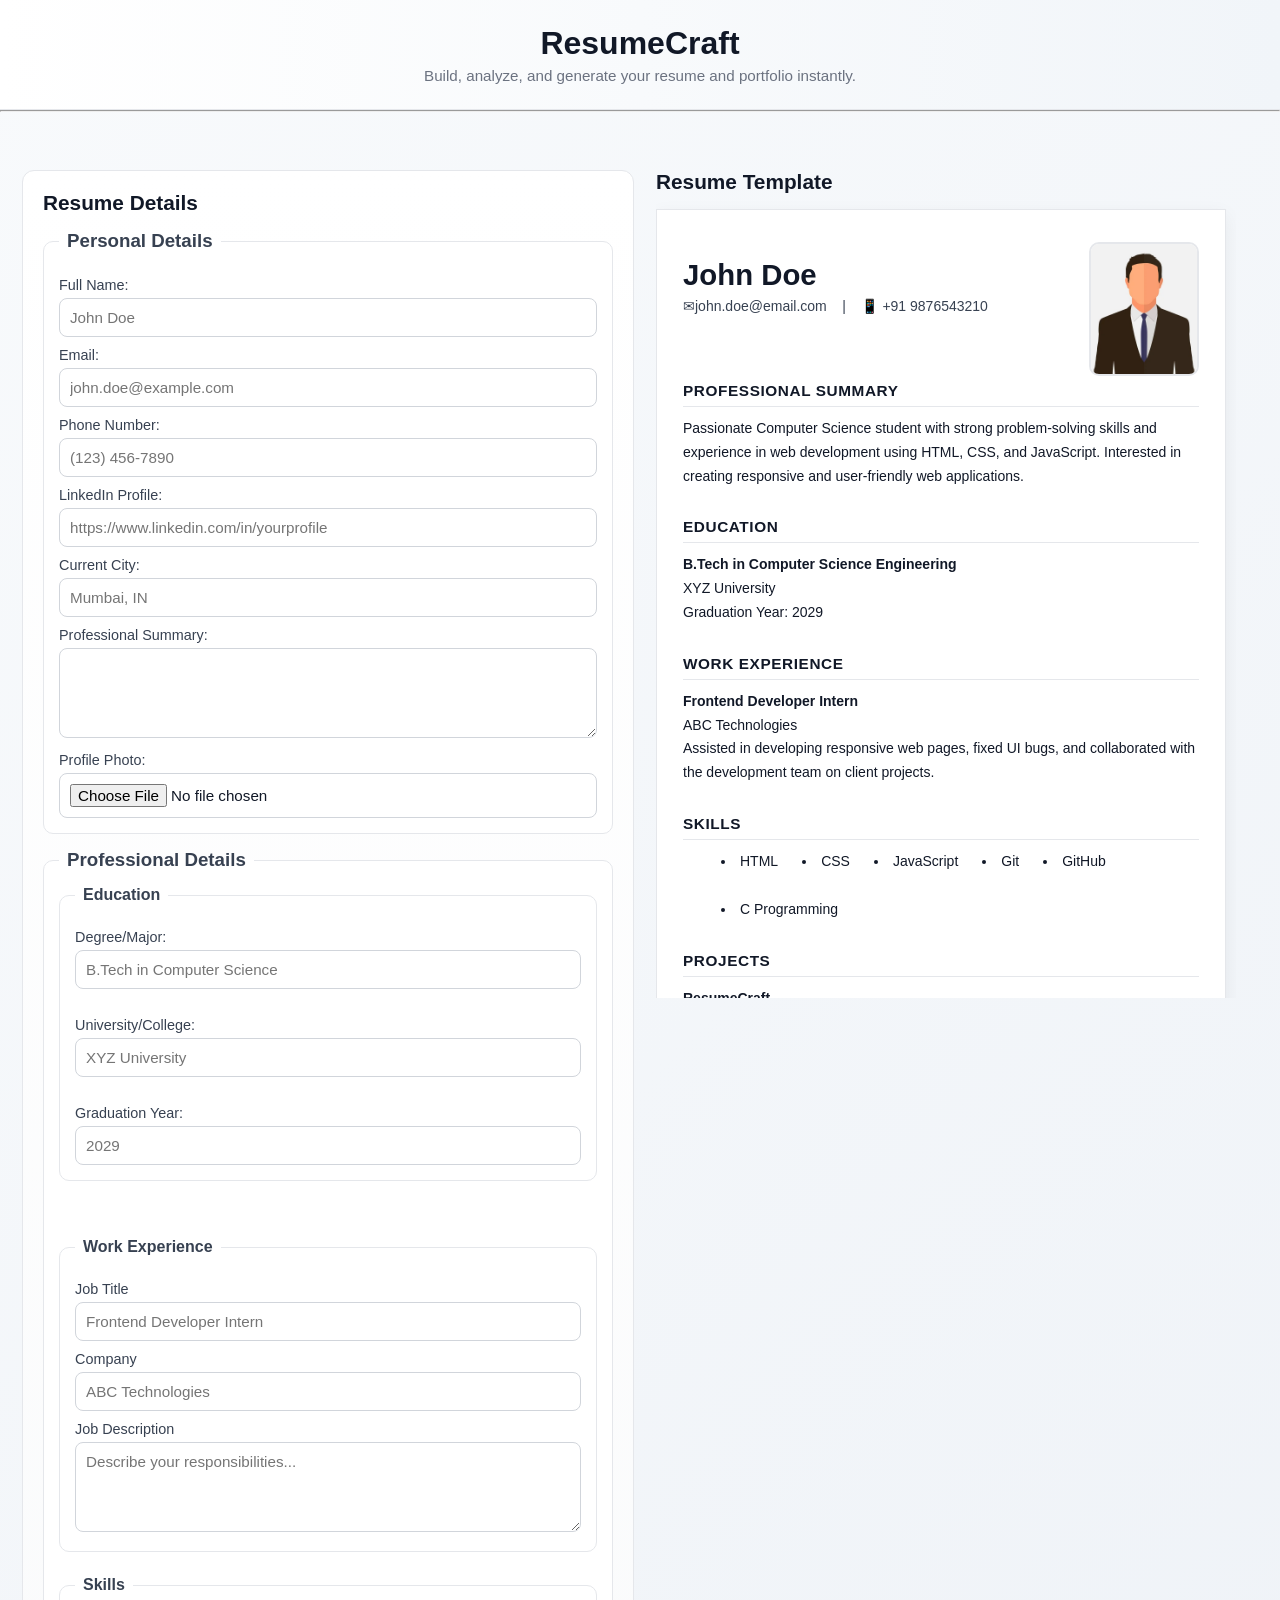
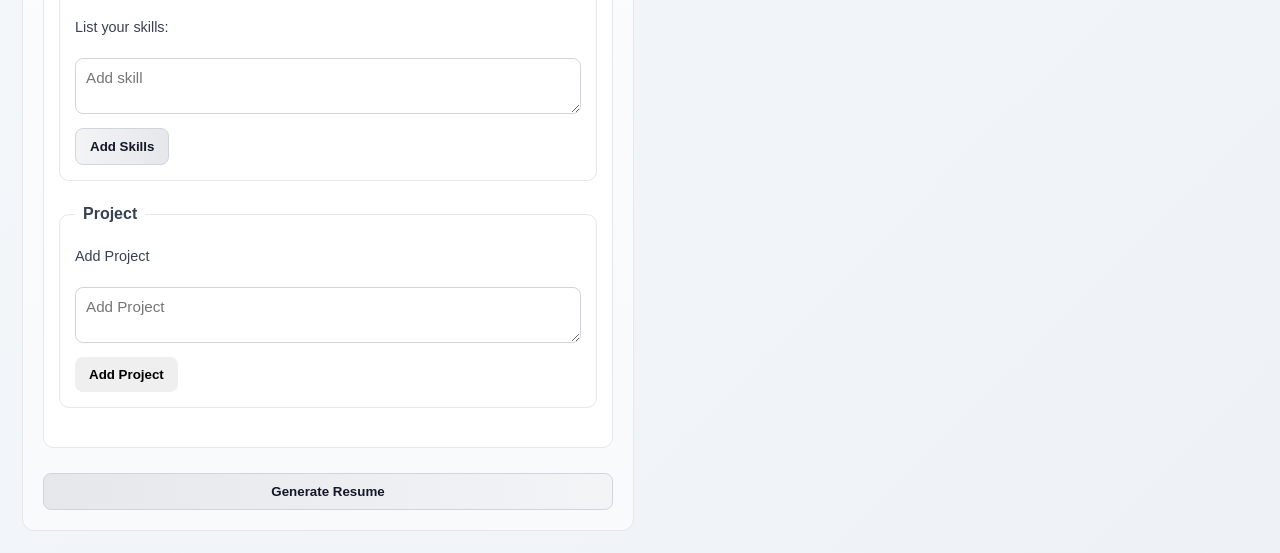
==== commit e7d327a2: "Update index.html" ====
--- a/Resume Builder/index.html
+++ b/Resume Builder/index.html
@@ -143,7 +143,7 @@
 
         <aside class="resume-preview-container" id="preview-section">
 
-            <h2 class="section-title">Live Preview</h2>
+            <h2 class="section-title">Resume Template</h2>
 
             <div class="analysis-box" id="analysis-feedback"></div>
 
--- a/Resume Builder/style.css
+++ b/Resume Builder/style.css
@@ -276,3 +276,17 @@
     height: max-content;
   }
 }
+#preview-skills {
+    display: flex;
+    flex-wrap: wrap;
+    gap: 10px 20px;
+    padding-left: 20px;
+    margin: 0;
+}
+
+#preview-skills li {
+    list-style-position: inside;
+}
+#printBtn{
+    display: none;
+}
